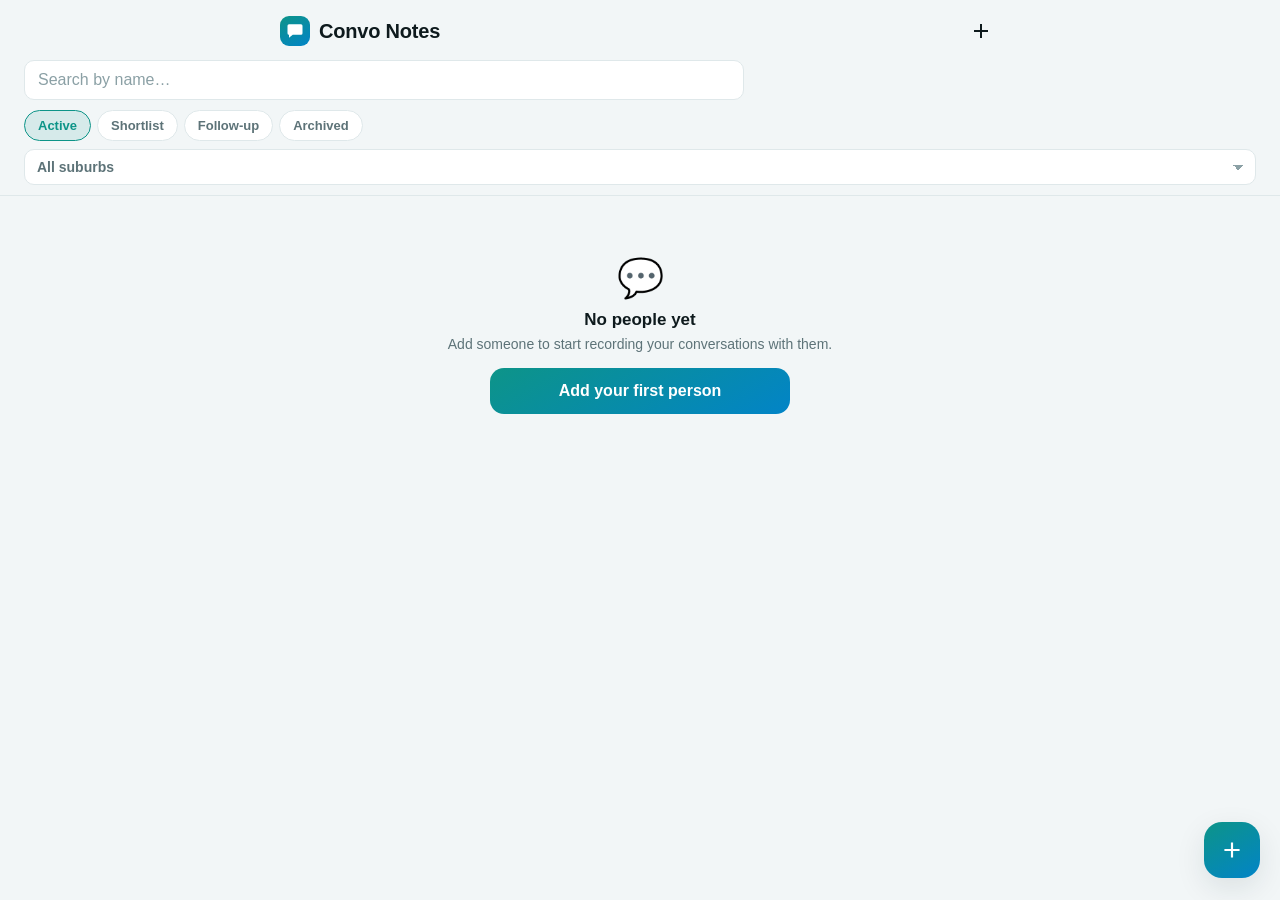
==== convo-notes/web/index.html @ a61b22cf "Add Convo Notes: conversation log app for iPhone and iPad A generic tool for recording notes on conv" ====
<!doctype html>
<html lang="en">
<head>
<meta charset="utf-8" />
<meta name="viewport" content="width=device-width, initial-scale=1, viewport-fit=cover, maximum-scale=1" />
<title>Convo Notes</title>
<meta name="description" content="Record and follow up on conversations — date stamped, location tagged, filterable by suburb." />

<link rel="manifest" href="manifest.json" />
<meta name="theme-color" content="#0d9488" />
<meta name="apple-mobile-web-app-capable" content="yes" />
<meta name="apple-mobile-web-app-status-bar-style" content="black-translucent" />
<meta name="apple-mobile-web-app-title" content="Convo Notes" />
<link rel="apple-touch-icon" href="icons/icon-180.png" />
<link rel="icon" href="icons/icon-192.png" />

<link rel="stylesheet" href="styles.css" />
</head>
<body>

<div id="app">

  <!-- ==================== PEOPLE LIST ==================== -->
  <section id="view-people" class="view">
    <header class="topbar">
      <div class="topbar-main">
        <h1 class="app-title">
          <span class="brand-badge" aria-hidden="true">
            <svg viewBox="0 0 24 24" width="18" height="18"><path fill="currentColor" d="M4 3h16a2 2 0 0 1 2 2v10a2 2 0 0 1-2 2H9l-5 4v-4H4a2 2 0 0 1-2-2V5a2 2 0 0 1 2-2Z"/></svg>
          </span>
          Convo Notes
        </h1>
        <button class="icon-btn" id="add-person-top-btn" aria-label="Add person">
          <svg viewBox="0 0 24 24" width="24" height="24"><path fill="currentColor" d="M11 5h2v6h6v2h-6v6h-2v-6H5v-2h6z"/></svg>
        </button>
      </div>

      <input type="search" id="search-input" class="search-input" placeholder="Search by name…" autocomplete="off" />

      <div class="chips" id="chip-row">
        <button class="chip is-active" data-scope="active">Active</button>
        <button class="chip" data-scope="shortlist">Shortlist <span class="chip-count" id="count-shortlist"></span></button>
        <button class="chip" data-scope="overdue">Follow-up <span class="chip-count" id="count-overdue"></span></button>
        <button class="chip" data-scope="archived">Archived</button>
      </div>
      <select id="suburb-filter" class="suburb-select" aria-label="Filter by suburb">
        <option value="all">All suburbs</option>
      </select>
    </header>

    <main class="content">
      <div id="people-empty" class="empty-state" hidden>
        <div class="empty-icon">💬</div>
        <h2 id="people-empty-title">No people yet</h2>
        <p id="people-empty-text">Add someone to start recording your conversations with them.</p>
        <button class="btn btn-primary" id="empty-add-person-btn">Add your first person</button>
      </div>
      <ul id="people-list" class="people-list"></ul>
    </main>

    <button id="add-person-fab" class="fab" aria-label="Add person">
      <svg viewBox="0 0 24 24" width="26" height="26"><path fill="currentColor" d="M11 5h2v6h6v2h-6v6h-2v-6H5v-2h6z"/></svg>
    </button>
  </section>

  <!-- ==================== PERSON DETAIL ==================== -->
  <section id="view-person" class="view" hidden>
    <header class="topbar">
      <div class="topbar-main">
        <button class="icon-btn" id="back-btn" aria-label="Back">
          <svg viewBox="0 0 24 24" width="24" height="24"><path fill="currentColor" d="M15.5 4.5 8 12l7.5 7.5 1.4-1.4L10.8 12l6.1-6.1z"/></svg>
        </button>
        <h1 class="app-title person-title" id="person-title">Person</h1>
        <button class="icon-btn" id="person-menu-btn" aria-label="Options">
          <svg viewBox="0 0 24 24" width="22" height="22"><circle cx="12" cy="5" r="2" fill="currentColor"/><circle cx="12" cy="12" r="2" fill="currentColor"/><circle cx="12" cy="19" r="2" fill="currentColor"/></svg>
        </button>
      </div>
    </header>

    <main class="content">
      <div class="person-card">
        <div class="person-card-top">
          <div class="avatar" id="person-avatar">?</div>
          <div class="person-card-info">
            <div class="person-card-name" id="person-card-name"></div>
            <div class="person-card-meta" id="person-card-meta"></div>
          </div>
          <button class="star-btn" id="shortlist-btn" aria-label="Toggle shortlist">
            <svg viewBox="0 0 24 24" width="24" height="24"><path fill="currentColor" d="m12 17.3-6.2 3.7 1.7-7L2 9.2l7.1-.6L12 2l2.9 6.6 7.1.6-5.5 4.8 1.7 7z"/></svg>
          </button>
        </div>
        <div id="person-banner" class="person-banner" hidden></div>
      </div>

      <div class="section-row">
        <h2 class="section-title">Conversations <span id="convo-count" class="muted"></span></h2>
        <button class="link-btn" id="add-convo-btn">Log conversation</button>
      </div>

      <div id="convos-empty" class="empty-state small" hidden>
        <div class="empty-icon">🗒️</div>
        <h2>No conversations logged</h2>
        <p>Record your first conversation with this person.</p>
        <button class="btn btn-primary" id="empty-add-convo-btn">Log conversation</button>
      </div>

      <ul id="convo-list" class="convo-list"></ul>
    </main>

    <button id="add-convo-fab" class="fab" aria-label="Log conversation">
      <svg viewBox="0 0 24 24" width="26" height="26"><path fill="currentColor" d="M11 5h2v6h6v2h-6v6h-2v-6H5v-2h6z"/></svg>
    </button>
  </section>

</div>

<!-- ==================== MODAL: Person ==================== -->
<div class="modal-backdrop" id="person-modal-backdrop" hidden>
  <div class="modal" role="dialog" aria-modal="true" aria-labelledby="person-modal-title">
    <h2 id="person-modal-title">Add person</h2>

    <label class="field-label" for="person-name-input">Name</label>
    <input type="text" id="person-name-input" class="text-input" placeholder="e.g. Sarah Nguyen" maxlength="80" autocomplete="off" />

    <span class="field-label">Who is this?</span>
    <div class="segmented" id="person-category-seg">
      <button type="button" data-value="man">Man</button>
      <button type="button" data-value="woman">Woman</button>
      <button type="button" data-value="child">Child</button>
    </div>

    <label class="field-label" for="person-suburb-input">Suburb</label>
    <input type="text" id="person-suburb-input" class="text-input" placeholder="e.g. Northcote" maxlength="60" autocomplete="off" list="suburb-suggestions" />
    <datalist id="suburb-suggestions"></datalist>

    <div class="modal-actions">
      <button class="btn btn-ghost" id="person-modal-cancel">Cancel</button>
      <button class="btn btn-primary" id="person-modal-save">Save</button>
    </div>
  </div>
</div>

<!-- ==================== MODAL: Conversation ==================== -->
<div class="modal-backdrop" id="convo-modal-backdrop" hidden>
  <div class="modal" role="dialog" aria-modal="true" aria-labelledby="convo-modal-title">
    <h2 id="convo-modal-title">Log conversation</h2>

    <span class="field-label">Type</span>
    <div class="segmented" id="convo-kind-seg">
      <button type="button" data-value="initial">Initial</button>
      <button type="button" data-value="followup">Follow-up</button>
    </div>

    <label class="field-label" for="convo-datetime-input">Date &amp; time</label>
    <input type="datetime-local" id="convo-datetime-input" class="text-input" />

    <label class="field-label" for="convo-location-input">Location</label>
    <input type="text" id="convo-location-input" class="text-input" placeholder="e.g. Front door, 12 Elm St" maxlength="120" autocomplete="off" list="location-suggestions" />
    <datalist id="location-suggestions"></datalist>

    <label class="field-label" for="convo-notes-input">Notes</label>
    <textarea id="convo-notes-input" class="textarea-input" rows="5" placeholder="What was discussed?"></textarea>

    <div class="modal-actions">
      <button class="btn btn-ghost" id="convo-modal-cancel">Cancel</button>
      <button class="btn btn-primary" id="convo-modal-save">Save</button>
    </div>
  </div>
</div>

<!-- ==================== SHEET: Person options ==================== -->
<div class="modal-backdrop" id="person-sheet-backdrop" hidden>
  <div class="sheet" role="dialog" aria-modal="true">
    <button class="sheet-action" id="sheet-edit">Edit details</button>
    <button class="sheet-action" id="sheet-shortlist">Add to shortlist</button>
    <button class="sheet-action" id="sheet-archive">Archive</button>
    <button class="sheet-action danger" id="sheet-delete">Delete person</button>
    <button class="sheet-action cancel" id="sheet-cancel">Cancel</button>
  </div>
</div>

<div class="toast" id="toast" hidden></div>

<script src="app.js"></script>
</body>
</html>
---- convo-notes/web/styles.css ----
/* ---------- Tokens ---------- */
:root {
  --bg: #0a1114;
  --bg-elevated: #101c21;
  --bg-card: #14242a;
  --border: #22383f;
  --text: #eef6f7;
  --text-secondary: #93a9af;
  --text-tertiary: #6a828a;
  --accent: #14b8a6;
  --accent-2: #0ea5e9;
  --accent-soft: rgba(20, 184, 166, .15);
  --danger: #f87171;
  --warn: #fbbf24;
  --star: #fbbf24;
  --shadow: 0 10px 30px rgba(0, 0, 0, .4);
  --radius-lg: 20px;
  --radius-md: 14px;
  --radius-sm: 10px;
  --safe-top: env(safe-area-inset-top, 0px);
  --safe-bottom: env(safe-area-inset-bottom, 0px);
}

@media (prefers-color-scheme: light) {
  :root {
    --bg: #f2f6f7;
    --bg-elevated: #ffffff;
    --bg-card: #ffffff;
    --border: #dfe8ea;
    --text: #0e1a1d;
    --text-secondary: #5d7378;
    --text-tertiary: #8ba0a5;
    --accent: #0d9488;
    --accent-2: #0284c7;
    --accent-soft: rgba(13, 148, 136, .12);
    --shadow: 0 10px 30px rgba(15, 40, 45, .10);
  }
}

* { box-sizing: border-box; }
html, body {
  margin: 0; padding: 0; height: 100%;
  background: var(--bg);
  color: var(--text);
  font-family: -apple-system, BlinkMacSystemFont, "SF Pro Text", "Segoe UI", Roboto, Helvetica, Arial, sans-serif;
  -webkit-tap-highlight-color: transparent;
  overscroll-behavior-y: none;
}
body { position: fixed; inset: 0; overflow: hidden; }
h1, h2, p { margin: 0; }
button, input, select, textarea { font-family: inherit; }

#app { height: 100%; }

.view[hidden] { display: none; }
.view {
  height: 100%;
  display: flex;
  flex-direction: column;
  animation: view-in .2s ease;
}
@keyframes view-in {
  from { opacity: 0; transform: translateY(6px); }
  to { opacity: 1; transform: translateY(0); }
}

/* ---------- Topbar ---------- */
.topbar {
  padding: calc(var(--safe-top) + 12px) 16px 10px;
  background: var(--bg);
  border-bottom: 1px solid var(--border);
  flex-shrink: 0;
}
.topbar-main { display: flex; align-items: center; gap: 8px; }
.app-title {
  font-size: 20px; font-weight: 700; letter-spacing: -0.01em;
  display: flex; align-items: center; gap: 9px; flex: 1; min-width: 0;
}
.person-title { white-space: nowrap; overflow: hidden; text-overflow: ellipsis; text-align: center; }
.brand-badge {
  width: 30px; height: 30px; border-radius: 9px;
  background: linear-gradient(150deg, var(--accent), var(--accent-2));
  color: #fff; display: flex; align-items: center; justify-content: center; flex-shrink: 0;
}
.icon-btn {
  width: 38px; height: 38px; border-radius: 10px; border: none;
  background: transparent; color: var(--text);
  display: flex; align-items: center; justify-content: center; flex-shrink: 0;
}
.icon-btn:active { background: var(--bg-elevated); }

.search-input {
  width: 100%; margin-top: 10px;
  background: var(--bg-card);
  border: 1px solid var(--border);
  border-radius: var(--radius-sm);
  padding: 10px 13px; font-size: 16px; color: var(--text);
  -webkit-appearance: none;
}
.search-input::placeholder { color: var(--text-tertiary); }

.chips { display: flex; gap: 6px; overflow-x: auto; margin-top: 10px; scrollbar-width: none; }
.chips::-webkit-scrollbar { display: none; }
.chip {
  flex-shrink: 0;
  border: 1px solid var(--border);
  background: var(--bg-card);
  color: var(--text-secondary);
  border-radius: 999px;
  padding: 7px 13px;
  font-size: 13px; font-weight: 600;
  white-space: nowrap;
  display: flex; align-items: center; gap: 5px;
}
.chip.is-active {
  background: var(--accent-soft);
  border-color: var(--accent);
  color: var(--accent);
}
.chip-count:empty { display: none; }
.chip-count {
  background: var(--accent);
  color: #fff;
  border-radius: 999px;
  padding: 1px 6px;
  font-size: 11px;
  font-variant-numeric: tabular-nums;
}
.suburb-select {
  width: 100%;
  margin-top: 8px;
  background: var(--bg-card);
  border: 1px solid var(--border);
  color: var(--text-secondary);
  border-radius: var(--radius-sm);
  padding: 9px 12px;
  font-size: 14px; font-weight: 600;
  -webkit-appearance: none;
  appearance: none;
  background-image: linear-gradient(45deg, transparent 50%, var(--text-tertiary) 50%),
                    linear-gradient(135deg, var(--text-tertiary) 50%, transparent 50%);
  background-position: calc(100% - 17px) 50%, calc(100% - 12px) 50%;
  background-size: 5px 5px, 5px 5px;
  background-repeat: no-repeat;
}

/* ---------- Content ---------- */
.content {
  flex: 1; overflow-y: auto; -webkit-overflow-scrolling: touch;
  padding: 14px 16px calc(96px + var(--safe-bottom));
}
.content > * { max-width: 720px; margin-left: auto; margin-right: auto; }

/* ---------- Empty states ---------- */
.empty-state { text-align: center; padding: 46px 22px; color: var(--text-secondary); }
.empty-state.small { padding: 30px 22px; }
.empty-icon { font-size: 38px; margin-bottom: 10px; }
.empty-state h2 { font-size: 17px; color: var(--text); margin-bottom: 6px; }
.empty-state p { font-size: 14px; margin-bottom: 16px; }

/* ---------- People list ---------- */
.people-list, .convo-list { list-style: none; margin: 0; padding: 0; display: flex; flex-direction: column; gap: 10px; }

.person-row {
  background: var(--bg-card);
  border: 1px solid var(--border);
  border-radius: var(--radius-lg);
  padding: 14px;
  display: flex; align-items: center; gap: 12px;
}
.person-row:active { transform: scale(.99); }
.person-row.is-archived { opacity: .62; }

.avatar {
  width: 44px; height: 44px; border-radius: 13px;
  background: linear-gradient(150deg, var(--accent), var(--accent-2));
  color: #fff; font-weight: 700; font-size: 15px;
  display: flex; align-items: center; justify-content: center; flex-shrink: 0;
}
.avatar.cat-child { background: linear-gradient(150deg, #f59e0b, #f97316); }
.avatar.cat-woman { background: linear-gradient(150deg, #8b5cf6, #d946ef); }
.avatar.cat-man { background: linear-gradient(150deg, var(--accent), var(--accent-2)); }

.person-info { flex: 1; min-width: 0; }
.person-name-line { display: flex; align-items: center; gap: 6px; }
.person-name { font-size: 16px; font-weight: 600; white-space: nowrap; overflow: hidden; text-overflow: ellipsis; }
.person-sub { font-size: 13px; color: var(--text-secondary); margin-top: 2px; white-space: nowrap; overflow: hidden; text-overflow: ellipsis; }
.star-inline { color: var(--star); flex-shrink: 0; display: flex; }

.tag {
  font-size: 11px; font-weight: 700; letter-spacing: .03em; text-transform: uppercase;
  padding: 2px 7px; border-radius: 6px; flex-shrink: 0;
}
.tag-overdue { background: rgba(251, 191, 36, .18); color: var(--warn); }
.tag-archived { background: var(--bg-elevated); color: var(--text-tertiary); }

/* ---------- FAB ---------- */
.fab {
  position: absolute; right: 20px; bottom: calc(22px + var(--safe-bottom));
  width: 56px; height: 56px; border-radius: 18px; border: none;
  background: linear-gradient(150deg, var(--accent), var(--accent-2));
  color: #fff; box-shadow: var(--shadow);
  display: flex; align-items: center; justify-content: center;
}
.fab:active { transform: scale(.94); }

/* ---------- Person detail ---------- */
.person-card {
  background: var(--bg-card);
  border: 1px solid var(--border);
  border-radius: var(--radius-lg);
  padding: 16px;
  margin-bottom: 18px;
}
.person-card-top { display: flex; align-items: center; gap: 13px; }
.person-card-info { flex: 1; min-width: 0; }
.person-card-name { font-size: 19px; font-weight: 700; }
.person-card-meta { font-size: 13.5px; color: var(--text-secondary); margin-top: 3px; }
.star-btn {
  border: none; background: transparent; padding: 6px;
  color: var(--text-tertiary); flex-shrink: 0;
}
.star-btn.is-on { color: var(--star); }

.person-banner {
  margin-top: 14px; padding: 10px 12px;
  border-radius: var(--radius-sm);
  font-size: 13px; font-weight: 600;
  display: flex; align-items: center; gap: 8px;
}
.person-banner[hidden] { display: none; }
.person-banner.warn { background: rgba(251, 191, 36, .14); color: var(--warn); }
.person-banner.muted-banner { background: var(--bg-elevated); color: var(--text-secondary); }

/* ---------- Sections ---------- */
.section-row { display: flex; align-items: center; justify-content: space-between; margin-bottom: 10px; }
.section-title {
  font-size: 13px; font-weight: 700; color: var(--text-secondary);
  text-transform: uppercase; letter-spacing: .05em;
}
.muted { color: var(--text-tertiary); font-weight: 600; }
.link-btn { background: none; border: none; color: var(--accent); font-size: 14px; font-weight: 600; padding: 4px; }

/* ---------- Conversation list ---------- */
.convo-item {
  background: var(--bg-card);
  border: 1px solid var(--border);
  border-radius: var(--radius-md);
  padding: 13px 14px;
}
.convo-head { display: flex; align-items: center; gap: 8px; margin-bottom: 6px; }
.kind-pill {
  font-size: 11px; font-weight: 700; text-transform: uppercase; letter-spacing: .04em;
  padding: 3px 8px; border-radius: 999px; flex-shrink: 0;
}
.kind-initial { background: var(--accent-soft); color: var(--accent); }
.kind-followup { background: rgba(14, 165, 233, .16); color: var(--accent-2); }
.convo-date {
  font-size: 13px; color: var(--text-secondary); font-weight: 600;
  flex: 1; min-width: 0;
  white-space: nowrap; overflow: hidden; text-overflow: ellipsis;
}
.convo-actions { flex-shrink: 0; display: flex; gap: 2px; }
.mini-btn {
  width: 30px; height: 30px; border-radius: 8px; border: none;
  background: var(--bg-elevated); color: var(--text-secondary);
  display: flex; align-items: center; justify-content: center;
}
.mini-btn.danger { color: var(--danger); }
.convo-location {
  font-size: 13px; color: var(--text-secondary);
  display: flex; align-items: center; gap: 5px; margin-bottom: 6px;
}
.convo-notes { font-size: 14.5px; line-height: 1.45; white-space: pre-wrap; word-break: break-word; }
.convo-notes:empty { display: none; }

/* ---------- Buttons ---------- */
.btn {
  border: none; border-radius: var(--radius-md);
  font-size: 16px; font-weight: 700; padding: 14px 20px;
  display: flex; align-items: center; justify-content: center; gap: 8px; width: 100%;
}
.btn:active { transform: scale(.98); }
.btn-primary {
  background: linear-gradient(150deg, var(--accent), var(--accent-2));
  color: #fff;
}
.btn-ghost { background: transparent; color: var(--text-secondary); font-weight: 600; font-size: 15px; }
.empty-state .btn { max-width: 300px; margin: 0 auto; }

/* ---------- Modals ---------- */
.modal-backdrop[hidden] { display: none; }
.modal-backdrop {
  position: fixed; inset: 0; background: rgba(0, 0, 0, .55);
  display: flex; align-items: flex-end; justify-content: center; z-index: 50;
  animation: fade-in .16s ease;
}
@keyframes fade-in { from { opacity: 0; } to { opacity: 1; } }

.modal {
  width: 100%; max-width: 520px;
  background: var(--bg-elevated);
  border-radius: 22px 22px 0 0;
  padding: 20px 18px calc(20px + var(--safe-bottom));
  animation: sheet-up .22s cubic-bezier(.2, .9, .3, 1);
  max-height: 92vh; overflow-y: auto;
}
@keyframes sheet-up { from { transform: translateY(100%); } to { transform: translateY(0); } }
.modal h2 { font-size: 18px; margin-bottom: 16px; }

.field-label {
  display: block; font-size: 12.5px; font-weight: 700;
  color: var(--text-secondary); text-transform: uppercase; letter-spacing: .04em;
  margin: 14px 0 6px;
}
.field-label:first-of-type { margin-top: 0; }

.text-input, .textarea-input {
  width: 100%;
  background: var(--bg-card);
  border: 1px solid var(--border);
  border-radius: var(--radius-sm);
  padding: 12px 13px; font-size: 16px; color: var(--text);
  -webkit-appearance: none;
}
.textarea-input { resize: vertical; line-height: 1.5; }

.segmented {
  display: flex; gap: 6px;
  background: var(--bg-card);
  border: 1px solid var(--border);
  border-radius: var(--radius-sm);
  padding: 4px;
}
.segmented button {
  flex: 1; border: none; background: transparent;
  color: var(--text-secondary); font-size: 14.5px; font-weight: 600;
  padding: 9px 4px; border-radius: 7px;
}
.segmented button.is-on {
  background: linear-gradient(150deg, var(--accent), var(--accent-2));
  color: #fff;
}

.modal-actions { display: flex; gap: 10px; margin-top: 20px; }
.modal-actions .btn { padding: 13px; font-size: 15px; }

.sheet {
  width: 100%; max-width: 520px;
  background: var(--bg-elevated);
  border-radius: 22px 22px 0 0;
  padding: 8px 12px calc(8px + var(--safe-bottom));
  animation: sheet-up .22s cubic-bezier(.2, .9, .3, 1);
  display: flex; flex-direction: column;
}
.sheet-action {
  background: none; border: none; text-align: left;
  padding: 15px 10px; font-size: 16px; color: var(--text);
  border-bottom: 1px solid var(--border);
}
.sheet-action:last-of-type { border-bottom: none; }
.sheet-action.danger { color: var(--danger); }
.sheet-action.cancel { text-align: center; font-weight: 700; color: var(--accent); margin-top: 6px; }
.sheet-action:active { opacity: .6; }

/* ---------- Toast ---------- */
.toast[hidden] { display: none; }
.toast {
  position: fixed; left: 50%; bottom: calc(24px + var(--safe-bottom));
  transform: translateX(-50%);
  background: var(--bg-elevated); color: var(--text);
  border: 1px solid var(--border);
  padding: 11px 18px; border-radius: 999px;
  font-size: 13.5px; font-weight: 600;
  box-shadow: var(--shadow); z-index: 100;
  animation: toast-in .18s ease;
  max-width: 88vw; text-align: center;
}
@keyframes toast-in {
  from { opacity: 0; transform: translate(-50%, 8px); }
  to { opacity: 1; transform: translate(-50%, 0); }
}

/* ---------- Wider screens (iPad) ---------- */
@media (min-width: 700px) {
  .topbar { padding-left: 24px; padding-right: 24px; }
  .topbar-main, .search-input, .filter-row { max-width: 720px; margin-left: auto; margin-right: auto; }
  .search-input, .filter-row { width: 100%; }
  .content { padding-left: 24px; padding-right: 24px; }
  .modal, .sheet { border-radius: 22px; margin-bottom: 5vh; }
  .modal-backdrop { align-items: center; }
}
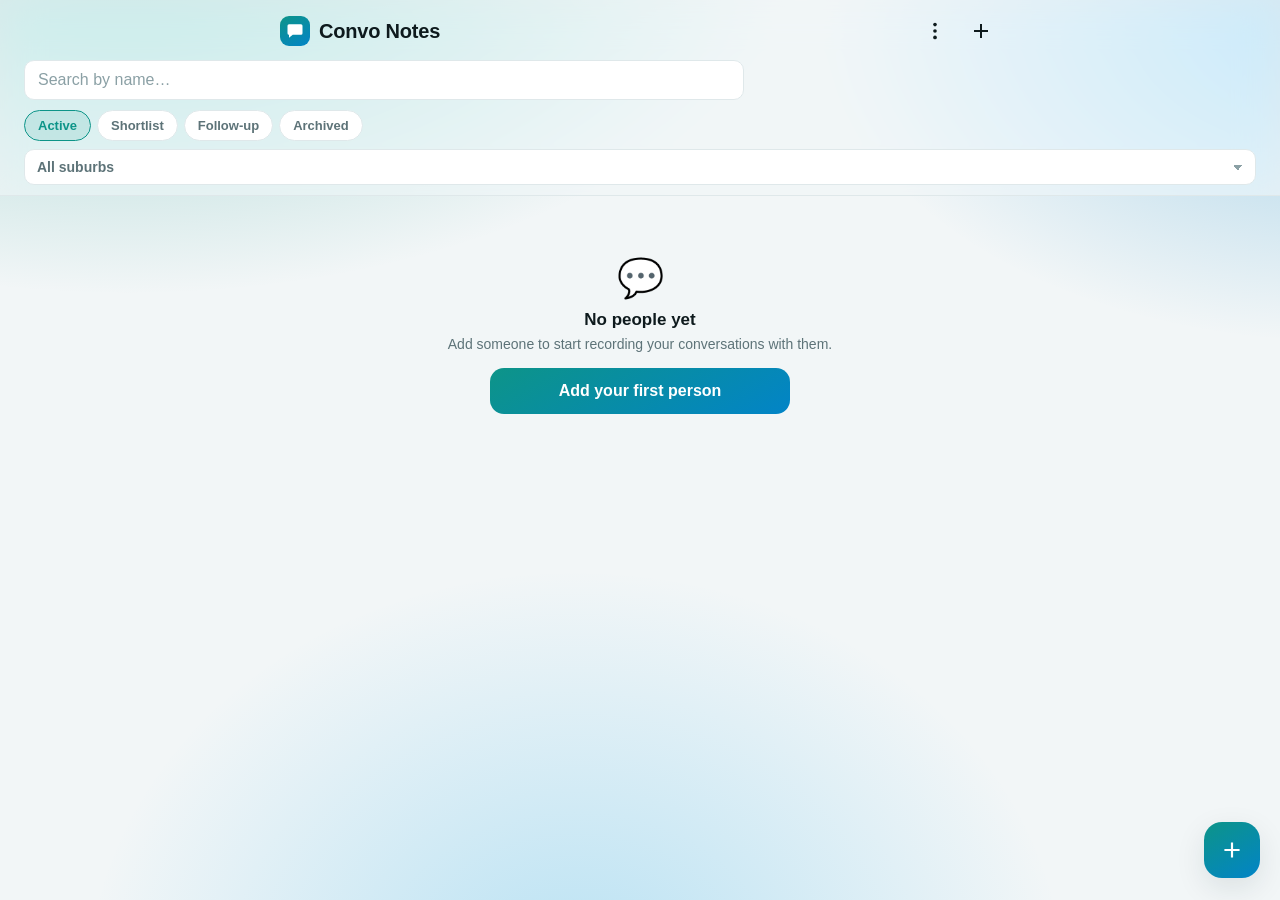
==== commit c687494b: "Add export/import backups to Convo Notes web app Notes lived only in the browser's local storage wit" ====
--- a/convo-notes/web/index.html
+++ b/convo-notes/web/index.html
@@ -30,6 +30,9 @@
           </span>
           Convo Notes
         </h1>
+        <button class="icon-btn" id="app-menu-btn" aria-label="Backup options">
+          <svg viewBox="0 0 24 24" width="22" height="22"><circle cx="12" cy="5" r="2" fill="currentColor"/><circle cx="12" cy="12" r="2" fill="currentColor"/><circle cx="12" cy="19" r="2" fill="currentColor"/></svg>
+        </button>
         <button class="icon-btn" id="add-person-top-btn" aria-label="Add person">
           <svg viewBox="0 0 24 24" width="24" height="24"><path fill="currentColor" d="M11 5h2v6h6v2h-6v6h-2v-6H5v-2h6z"/></svg>
         </button>
@@ -179,6 +182,34 @@
   </div>
 </div>
 
+<!-- ==================== SHEET: Backup options ==================== -->
+<div class="modal-backdrop" id="app-sheet-backdrop" hidden>
+  <div class="sheet" role="dialog" aria-modal="true">
+    <button class="sheet-action" id="sheet-export">Export backup…</button>
+    <button class="sheet-action" id="sheet-import">Import backup…</button>
+    <button class="sheet-action cancel" id="app-sheet-cancel">Cancel</button>
+  </div>
+</div>
+
+<!-- ==================== MODAL: Import backup ==================== -->
+<div class="modal-backdrop" id="import-modal-backdrop" hidden>
+  <div class="modal" role="dialog" aria-modal="true" aria-labelledby="import-modal-title">
+    <h2 id="import-modal-title">Import backup</h2>
+    <p class="import-summary" id="import-summary"></p>
+    <p class="modal-hint">
+      <strong>Merge</strong> keeps everything you already have and adds anything missing.
+      <strong>Replace</strong> deletes your current data first.
+    </p>
+    <div class="stack-actions">
+      <button class="btn btn-primary" id="import-merge-btn">Merge with my data</button>
+      <button class="btn btn-danger-outline" id="import-replace-btn">Replace everything</button>
+      <button class="btn btn-ghost" id="import-cancel-btn">Cancel</button>
+    </div>
+  </div>
+</div>
+
+<input type="file" id="import-file-input" accept="application/json,.json" hidden />
+
 <div class="toast" id="toast" hidden></div>
 
 <script src="app.js"></script>
--- a/convo-notes/web/styles.css
+++ b/convo-notes/web/styles.css
@@ -14,6 +14,12 @@
   --warn: #fbbf24;
   --star: #fbbf24;
   --shadow: 0 10px 30px rgba(0, 0, 0, .4);
+  /* Tinted washes painted behind everything, plus a translucent topbar
+     so the colour carries up through the header. */
+  --wash-1: rgba(20, 184, 166, .40);
+  --wash-2: rgba(14, 165, 233, .34);
+  --wash-3: rgba(13, 148, 136, .26);
+  --topbar-bg: rgba(10, 17, 20, .62);
   --radius-lg: 20px;
   --radius-md: 14px;
   --radius-sm: 10px;
@@ -34,6 +40,10 @@
     --accent-2: #0284c7;
     --accent-soft: rgba(13, 148, 136, .12);
     --shadow: 0 10px 30px rgba(15, 40, 45, .10);
+    --wash-1: rgba(13, 148, 136, .42);
+    --wash-2: rgba(2, 132, 199, .34);
+    --wash-3: rgba(14, 165, 233, .26);
+    --topbar-bg: rgba(242, 246, 247, .62);
   }
 }
 
@@ -46,7 +56,17 @@
   -webkit-tap-highlight-color: transparent;
   overscroll-behavior-y: none;
 }
-body { position: fixed; inset: 0; overflow: hidden; }
+body {
+  position: fixed;
+  inset: 0;
+  overflow: hidden;
+  /* Fixed body, so these washes stay put while .content scrolls over them. */
+  background-color: var(--bg);
+  background-image:
+    radial-gradient(1100px 620px at 10% -10%, var(--wash-1), transparent 62%),
+    radial-gradient(900px 560px at 105% 2%, var(--wash-2), transparent 58%),
+    radial-gradient(820px 700px at 45% 110%, var(--wash-3), transparent 60%);
+}
 h1, h2, p { margin: 0; }
 button, input, select, textarea { font-family: inherit; }
 
@@ -67,7 +87,9 @@
 /* ---------- Topbar ---------- */
 .topbar {
   padding: calc(var(--safe-top) + 12px) 16px 10px;
-  background: var(--bg);
+  background: var(--topbar-bg);
+  -webkit-backdrop-filter: saturate(180%) blur(20px);
+  backdrop-filter: saturate(180%) blur(20px);
   border-bottom: 1px solid var(--border);
   flex-shrink: 0;
 }
@@ -345,6 +367,24 @@
 .modal-actions { display: flex; gap: 10px; margin-top: 20px; }
 .modal-actions .btn { padding: 13px; font-size: 15px; }
 
+/* Import dialog: labels are too long to sit side by side. */
+.stack-actions { display: flex; flex-direction: column; gap: 9px; margin-top: 18px; }
+.stack-actions .btn { padding: 13px; font-size: 15px; }
+.btn-danger-outline {
+  background: transparent;
+  border: 1px solid var(--danger);
+  color: var(--danger);
+}
+.import-summary {
+  font-size: 14.5px;
+  line-height: 1.5;
+  background: var(--bg-card);
+  border: 1px solid var(--border);
+  border-radius: var(--radius-sm);
+  padding: 12px 13px;
+  margin-bottom: 12px;
+}
+
 .sheet {
   width: 100%; max-width: 520px;
   background: var(--bg-elevated);
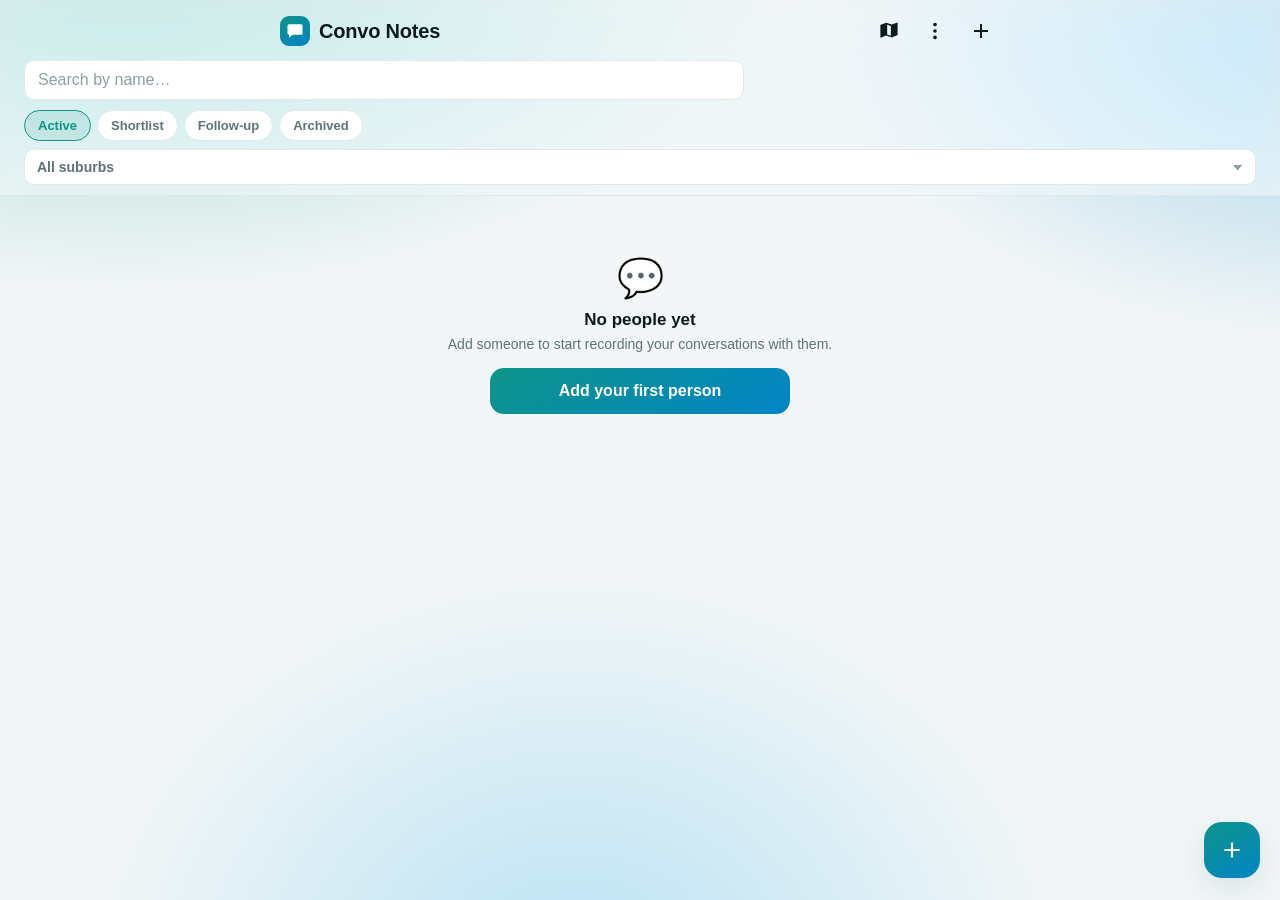
==== commit cd1857b0: "Plot person addresses on a map in the Convo Notes web app A person can now carry a street address. P" ====
--- a/convo-notes/web/index.html
+++ b/convo-notes/web/index.html
@@ -14,6 +14,7 @@
 <link rel="apple-touch-icon" href="icons/icon-180.png" />
 <link rel="icon" href="icons/icon-192.png" />
 
+<link rel="stylesheet" href="vendor/leaflet/leaflet.css" />
 <link rel="stylesheet" href="styles.css" />
 </head>
 <body>
@@ -30,6 +31,9 @@
           </span>
           Convo Notes
         </h1>
+        <button class="icon-btn" id="open-map-btn" aria-label="View map">
+          <svg viewBox="0 0 24 24" width="22" height="22"><path fill="currentColor" d="M15 19 9 17 3.6 19.1a.7.7 0 0 1-1-.65V5.9a.7.7 0 0 1 .45-.65L9 3l6 2 5.4-2.1a.7.7 0 0 1 1 .65v12.55a.7.7 0 0 1-.45.65L15 19Zm-1-1.8V6.6l-4-1.35v10.6l4 1.35Z"/></svg>
+        </button>
         <button class="icon-btn" id="app-menu-btn" aria-label="Backup options">
           <svg viewBox="0 0 24 24" width="22" height="22"><circle cx="12" cy="5" r="2" fill="currentColor"/><circle cx="12" cy="12" r="2" fill="currentColor"/><circle cx="12" cy="19" r="2" fill="currentColor"/></svg>
         </button>
@@ -93,6 +97,14 @@
           </button>
         </div>
         <div id="person-banner" class="person-banner" hidden></div>
+        <div id="person-address-row" class="person-address-row" hidden>
+          <span class="addr-pin" aria-hidden="true">📍</span>
+          <span class="addr-text" id="person-address-text"></span>
+          <span class="addr-actions">
+            <button class="link-btn" id="person-map-link">Map</button>
+            <a class="link-btn" id="person-directions-link" target="_blank" rel="noopener">Directions</a>
+          </span>
+        </div>
       </div>
 
       <div class="section-row">
@@ -115,6 +127,31 @@
     </button>
   </section>
 
+  <!-- ==================== MAP ==================== -->
+  <section id="view-map" class="view" hidden>
+    <header class="topbar">
+      <div class="topbar-main">
+        <button class="icon-btn" id="map-back-btn" aria-label="Back">
+          <svg viewBox="0 0 24 24" width="24" height="24"><path fill="currentColor" d="M15.5 4.5 8 12l7.5 7.5 1.4-1.4L10.8 12l6.1-6.1z"/></svg>
+        </button>
+        <h1 class="app-title person-title">Map</h1>
+        <button class="icon-btn" id="map-fit-btn" aria-label="Fit all pins">
+          <svg viewBox="0 0 24 24" width="22" height="22"><path fill="currentColor" d="M4 9V4h5v2H6v3H4Zm11-5h5v5h-2V6h-3V4ZM4 15h2v3h3v2H4v-5Zm14 0h2v5h-5v-2h3v-3Z"/></svg>
+        </button>
+      </div>
+      <div class="map-summary" id="map-summary"></div>
+    </header>
+
+    <div class="map-wrap">
+      <div id="map"></div>
+      <div id="map-empty" class="empty-state map-empty" hidden>
+        <div class="empty-icon">🗺️</div>
+        <h2>Nothing to plot yet</h2>
+        <p>Add an address to someone and it'll show up here.</p>
+      </div>
+    </div>
+  </section>
+
 </div>
 
 <!-- ==================== MODAL: Person ==================== -->
@@ -135,6 +172,18 @@
     <label class="field-label" for="person-suburb-input">Suburb</label>
     <input type="text" id="person-suburb-input" class="text-input" placeholder="e.g. Northcote" maxlength="60" autocomplete="off" list="suburb-suggestions" />
     <datalist id="suburb-suggestions"></datalist>
+
+    <label class="field-label" for="person-address-input">Address <span class="field-optional">optional</span></label>
+    <input type="text" id="person-address-input" class="text-input" placeholder="e.g. 12 Elm St" maxlength="160" autocomplete="off" />
+    <div class="addr-lookup-row">
+      <button type="button" class="btn btn-secondary" id="person-geocode-btn">Find on map</button>
+      <button type="button" class="btn btn-ghost addr-clear-btn" id="person-clear-pin-btn" hidden>Clear pin</button>
+    </div>
+    <p class="lookup-status" id="lookup-status" hidden></p>
+    <div class="pin-preview" id="pin-preview" hidden>
+      <div id="pin-map"></div>
+      <p class="pin-hint">Drag the pin if it's not quite right.</p>
+    </div>
 
     <div class="modal-actions">
       <button class="btn btn-ghost" id="person-modal-cancel">Cancel</button>
@@ -212,6 +261,7 @@
 
 <div class="toast" id="toast" hidden></div>
 
+<script src="vendor/leaflet/leaflet.js"></script>
 <script src="app.js"></script>
 </body>
 </html>
--- a/convo-notes/web/vendor/leaflet/leaflet.css
+++ b/convo-notes/web/vendor/leaflet/leaflet.css
@@ -0,0 +1,661 @@
+/* required styles */
+
+.leaflet-pane,
+.leaflet-tile,
+.leaflet-marker-icon,
+.leaflet-marker-shadow,
+.leaflet-tile-container,
+.leaflet-pane > svg,
+.leaflet-pane > canvas,
+.leaflet-zoom-box,
+.leaflet-image-layer,
+.leaflet-layer {
+	position: absolute;
+	left: 0;
+	top: 0;
+	}
+.leaflet-container {
+	overflow: hidden;
+	}
+.leaflet-tile,
+.leaflet-marker-icon,
+.leaflet-marker-shadow {
+	-webkit-user-select: none;
+	   -moz-user-select: none;
+	        user-select: none;
+	  -webkit-user-drag: none;
+	}
+/* Prevents IE11 from highlighting tiles in blue */
+.leaflet-tile::selection {
+	background: transparent;
+}
+/* Safari renders non-retina tile on retina better with this, but Chrome is worse */
+.leaflet-safari .leaflet-tile {
+	image-rendering: -webkit-optimize-contrast;
+	}
+/* hack that prevents hw layers "stretching" when loading new tiles */
+.leaflet-safari .leaflet-tile-container {
+	width: 1600px;
+	height: 1600px;
+	-webkit-transform-origin: 0 0;
+	}
+.leaflet-marker-icon,
+.leaflet-marker-shadow {
+	display: block;
+	}
+/* .leaflet-container svg: reset svg max-width decleration shipped in Joomla! (joomla.org) 3.x */
+/* .leaflet-container img: map is broken in FF if you have max-width: 100% on tiles */
+.leaflet-container .leaflet-overlay-pane svg {
+	max-width: none !important;
+	max-height: none !important;
+	}
+.leaflet-container .leaflet-marker-pane img,
+.leaflet-container .leaflet-shadow-pane img,
+.leaflet-container .leaflet-tile-pane img,
+.leaflet-container img.leaflet-image-layer,
+.leaflet-container .leaflet-tile {
+	max-width: none !important;
+	max-height: none !important;
+	width: auto;
+	padding: 0;
+	}
+
+.leaflet-container img.leaflet-tile {
+	/* See: https://bugs.chromium.org/p/chromium/issues/detail?id=600120 */
+	mix-blend-mode: plus-lighter;
+}
+
+.leaflet-container.leaflet-touch-zoom {
+	-ms-touch-action: pan-x pan-y;
+	touch-action: pan-x pan-y;
+	}
+.leaflet-container.leaflet-touch-drag {
+	-ms-touch-action: pinch-zoom;
+	/* Fallback for FF which doesn't support pinch-zoom */
+	touch-action: none;
+	touch-action: pinch-zoom;
+}
+.leaflet-container.leaflet-touch-drag.leaflet-touch-zoom {
+	-ms-touch-action: none;
+	touch-action: none;
+}
+.leaflet-container {
+	-webkit-tap-highlight-color: transparent;
+}
+.leaflet-container a {
+	-webkit-tap-highlight-color: rgba(51, 181, 229, 0.4);
+}
+.leaflet-tile {
+	filter: inherit;
+	visibility: hidden;
+	}
+.leaflet-tile-loaded {
+	visibility: inherit;
+	}
+.leaflet-zoom-box {
+	width: 0;
+	height: 0;
+	-moz-box-sizing: border-box;
+	     box-sizing: border-box;
+	z-index: 800;
+	}
+/* workaround for https://bugzilla.mozilla.org/show_bug.cgi?id=888319 */
+.leaflet-overlay-pane svg {
+	-moz-user-select: none;
+	}
+
+.leaflet-pane         { z-index: 400; }
+
+.leaflet-tile-pane    { z-index: 200; }
+.leaflet-overlay-pane { z-index: 400; }
+.leaflet-shadow-pane  { z-index: 500; }
+.leaflet-marker-pane  { z-index: 600; }
+.leaflet-tooltip-pane   { z-index: 650; }
+.leaflet-popup-pane   { z-index: 700; }
+
+.leaflet-map-pane canvas { z-index: 100; }
+.leaflet-map-pane svg    { z-index: 200; }
+
+.leaflet-vml-shape {
+	width: 1px;
+	height: 1px;
+	}
+.lvml {
+	behavior: url(#default#VML);
+	display: inline-block;
+	position: absolute;
+	}
+
+
+/* control positioning */
+
+.leaflet-control {
+	position: relative;
+	z-index: 800;
+	pointer-events: visiblePainted; /* IE 9-10 doesn't have auto */
+	pointer-events: auto;
+	}
+.leaflet-top,
+.leaflet-bottom {
+	position: absolute;
+	z-index: 1000;
+	pointer-events: none;
+	}
+.leaflet-top {
+	top: 0;
+	}
+.leaflet-right {
+	right: 0;
+	}
+.leaflet-bottom {
+	bottom: 0;
+	}
+.leaflet-left {
+	left: 0;
+	}
+.leaflet-control {
+	float: left;
+	clear: both;
+	}
+.leaflet-right .leaflet-control {
+	float: right;
+	}
+.leaflet-top .leaflet-control {
+	margin-top: 10px;
+	}
+.leaflet-bottom .leaflet-control {
+	margin-bottom: 10px;
+	}
+.leaflet-left .leaflet-control {
+	margin-left: 10px;
+	}
+.leaflet-right .leaflet-control {
+	margin-right: 10px;
+	}
+
+
+/* zoom and fade animations */
+
+.leaflet-fade-anim .leaflet-popup {
+	opacity: 0;
+	-webkit-transition: opacity 0.2s linear;
+	   -moz-transition: opacity 0.2s linear;
+	        transition: opacity 0.2s linear;
+	}
+.leaflet-fade-anim .leaflet-map-pane .leaflet-popup {
+	opacity: 1;
+	}
+.leaflet-zoom-animated {
+	-webkit-transform-origin: 0 0;
+	    -ms-transform-origin: 0 0;
+	        transform-origin: 0 0;
+	}
+svg.leaflet-zoom-animated {
+	will-change: transform;
+}
+
+.leaflet-zoom-anim .leaflet-zoom-animated {
+	-webkit-transition: -webkit-transform 0.25s cubic-bezier(0,0,0.25,1);
+	   -moz-transition:    -moz-transform 0.25s cubic-bezier(0,0,0.25,1);
+	        transition:         transform 0.25s cubic-bezier(0,0,0.25,1);
+	}
+.leaflet-zoom-anim .leaflet-tile,
+.leaflet-pan-anim .leaflet-tile {
+	-webkit-transition: none;
+	   -moz-transition: none;
+	        transition: none;
+	}
+
+.leaflet-zoom-anim .leaflet-zoom-hide {
+	visibility: hidden;
+	}
+
+
+/* cursors */
+
+.leaflet-interactive {
+	cursor: pointer;
+	}
+.leaflet-grab {
+	cursor: -webkit-grab;
+	cursor:    -moz-grab;
+	cursor:         grab;
+	}
+.leaflet-crosshair,
+.leaflet-crosshair .leaflet-interactive {
+	cursor: crosshair;
+	}
+.leaflet-popup-pane,
+.leaflet-control {
+	cursor: auto;
+	}
+.leaflet-dragging .leaflet-grab,
+.leaflet-dragging .leaflet-grab .leaflet-interactive,
+.leaflet-dragging .leaflet-marker-draggable {
+	cursor: move;
+	cursor: -webkit-grabbing;
+	cursor:    -moz-grabbing;
+	cursor:         grabbing;
+	}
+
+/* marker & overlays interactivity */
+.leaflet-marker-icon,
+.leaflet-marker-shadow,
+.leaflet-image-layer,
+.leaflet-pane > svg path,
+.leaflet-tile-container {
+	pointer-events: none;
+	}
+
+.leaflet-marker-icon.leaflet-interactive,
+.leaflet-image-layer.leaflet-interactive,
+.leaflet-pane > svg path.leaflet-interactive,
+svg.leaflet-image-layer.leaflet-interactive path {
+	pointer-events: visiblePainted; /* IE 9-10 doesn't have auto */
+	pointer-events: auto;
+	}
+
+/* visual tweaks */
+
+.leaflet-container {
+	background: #ddd;
+	outline-offset: 1px;
+	}
+.leaflet-container a {
+	color: #0078A8;
+	}
+.leaflet-zoom-box {
+	border: 2px dotted #38f;
+	background: rgba(255,255,255,0.5);
+	}
+
+
+/* general typography */
+.leaflet-container {
+	font-family: "Helvetica Neue", Arial, Helvetica, sans-serif;
+	font-size: 12px;
+	font-size: 0.75rem;
+	line-height: 1.5;
+	}
+
+
+/* general toolbar styles */
+
+.leaflet-bar {
+	box-shadow: 0 1px 5px rgba(0,0,0,0.65);
+	border-radius: 4px;
+	}
+.leaflet-bar a {
+	background-color: #fff;
+	border-bottom: 1px solid #ccc;
+	width: 26px;
+	height: 26px;
+	line-height: 26px;
+	display: block;
+	text-align: center;
+	text-decoration: none;
+	color: black;
+	}
+.leaflet-bar a,
+.leaflet-control-layers-toggle {
+	background-position: 50% 50%;
+	background-repeat: no-repeat;
+	display: block;
+	}
+.leaflet-bar a:hover,
+.leaflet-bar a:focus {
+	background-color: #f4f4f4;
+	}
+.leaflet-bar a:first-child {
+	border-top-left-radius: 4px;
+	border-top-right-radius: 4px;
+	}
+.leaflet-bar a:last-child {
+	border-bottom-left-radius: 4px;
+	border-bottom-right-radius: 4px;
+	border-bottom: none;
+	}
+.leaflet-bar a.leaflet-disabled {
+	cursor: default;
+	background-color: #f4f4f4;
+	color: #bbb;
+	}
+
+.leaflet-touch .leaflet-bar a {
+	width: 30px;
+	height: 30px;
+	line-height: 30px;
+	}
+.leaflet-touch .leaflet-bar a:first-child {
+	border-top-left-radius: 2px;
+	border-top-right-radius: 2px;
+	}
+.leaflet-touch .leaflet-bar a:last-child {
+	border-bottom-left-radius: 2px;
+	border-bottom-right-radius: 2px;
+	}
+
+/* zoom control */
+
+.leaflet-control-zoom-in,
+.leaflet-control-zoom-out {
+	font: bold 18px 'Lucida Console', Monaco, monospace;
+	text-indent: 1px;
+	}
+
+.leaflet-touch .leaflet-control-zoom-in, .leaflet-touch .leaflet-control-zoom-out  {
+	font-size: 22px;
+	}
+
+
+/* layers control */
+
+.leaflet-control-layers {
+	box-shadow: 0 1px 5px rgba(0,0,0,0.4);
+	background: #fff;
+	border-radius: 5px;
+	}
+.leaflet-control-layers-toggle {
+	background-image: url(images/layers.png);
+	width: 36px;
+	height: 36px;
+	}
+.leaflet-retina .leaflet-control-layers-toggle {
+	background-image: url(images/layers-2x.png);
+	background-size: 26px 26px;
+	}
+.leaflet-touch .leaflet-control-layers-toggle {
+	width: 44px;
+	height: 44px;
+	}
+.leaflet-control-layers .leaflet-control-layers-list,
+.leaflet-control-layers-expanded .leaflet-control-layers-toggle {
+	display: none;
+	}
+.leaflet-control-layers-expanded .leaflet-control-layers-list {
+	display: block;
+	position: relative;
+	}
+.leaflet-control-layers-expanded {
+	padding: 6px 10px 6px 6px;
+	color: #333;
+	background: #fff;
+	}
+.leaflet-control-layers-scrollbar {
+	overflow-y: scroll;
+	overflow-x: hidden;
+	padding-right: 5px;
+	}
+.leaflet-control-layers-selector {
+	margin-top: 2px;
+	position: relative;
+	top: 1px;
+	}
+.leaflet-control-layers label {
+	display: block;
+	font-size: 13px;
+	font-size: 1.08333em;
+	}
+.leaflet-control-layers-separator {
+	height: 0;
+	border-top: 1px solid #ddd;
+	margin: 5px -10px 5px -6px;
+	}
+
+/* Default icon URLs */
+.leaflet-default-icon-path { /* used only in path-guessing heuristic, see L.Icon.Default */
+	background-image: url(images/marker-icon.png);
+	}
+
+
+/* attribution and scale controls */
+
+.leaflet-container .leaflet-control-attribution {
+	background: #fff;
+	background: rgba(255, 255, 255, 0.8);
+	margin: 0;
+	}
+.leaflet-control-attribution,
+.leaflet-control-scale-line {
+	padding: 0 5px;
+	color: #333;
+	line-height: 1.4;
+	}
+.leaflet-control-attribution a {
+	text-decoration: none;
+	}
+.leaflet-control-attribution a:hover,
+.leaflet-control-attribution a:focus {
+	text-decoration: underline;
+	}
+.leaflet-attribution-flag {
+	display: inline !important;
+	vertical-align: baseline !important;
+	width: 1em;
+	height: 0.6669em;
+	}
+.leaflet-left .leaflet-control-scale {
+	margin-left: 5px;
+	}
+.leaflet-bottom .leaflet-control-scale {
+	margin-bottom: 5px;
+	}
+.leaflet-control-scale-line {
+	border: 2px solid #777;
+	border-top: none;
+	line-height: 1.1;
+	padding: 2px 5px 1px;
+	white-space: nowrap;
+	-moz-box-sizing: border-box;
+	     box-sizing: border-box;
+	background: rgba(255, 255, 255, 0.8);
+	text-shadow: 1px 1px #fff;
+	}
+.leaflet-control-scale-line:not(:first-child) {
+	border-top: 2px solid #777;
+	border-bottom: none;
+	margin-top: -2px;
+	}
+.leaflet-control-scale-line:not(:first-child):not(:last-child) {
+	border-bottom: 2px solid #777;
+	}
+
+.leaflet-touch .leaflet-control-attribution,
+.leaflet-touch .leaflet-control-layers,
+.leaflet-touch .leaflet-bar {
+	box-shadow: none;
+	}
+.leaflet-touch .leaflet-control-layers,
+.leaflet-touch .leaflet-bar {
+	border: 2px solid rgba(0,0,0,0.2);
+	background-clip: padding-box;
+	}
+
+
+/* popup */
+
+.leaflet-popup {
+	position: absolute;
+	text-align: center;
+	margin-bottom: 20px;
+	}
+.leaflet-popup-content-wrapper {
+	padding: 1px;
+	text-align: left;
+	border-radius: 12px;
+	}
+.leaflet-popup-content {
+	margin: 13px 24px 13px 20px;
+	line-height: 1.3;
+	font-size: 13px;
+	font-size: 1.08333em;
+	min-height: 1px;
+	}
+.leaflet-popup-content p {
+	margin: 17px 0;
+	margin: 1.3em 0;
+	}
+.leaflet-popup-tip-container {
+	width: 40px;
+	height: 20px;
+	position: absolute;
+	left: 50%;
+	margin-top: -1px;
+	margin-left: -20px;
+	overflow: hidden;
+	pointer-events: none;
+	}
+.leaflet-popup-tip {
+	width: 17px;
+	height: 17px;
+	padding: 1px;
+
+	margin: -10px auto 0;
+	pointer-events: auto;
+
+	-webkit-transform: rotate(45deg);
+	   -moz-transform: rotate(45deg);
+	    -ms-transform: rotate(45deg);
+	        transform: rotate(45deg);
+	}
+.leaflet-popup-content-wrapper,
+.leaflet-popup-tip {
+	background: white;
+	color: #333;
+	box-shadow: 0 3px 14px rgba(0,0,0,0.4);
+	}
+.leaflet-container a.leaflet-popup-close-button {
+	position: absolute;
+	top: 0;
+	right: 0;
+	border: none;
+	text-align: center;
+	width: 24px;
+	height: 24px;
+	font: 16px/24px Tahoma, Verdana, sans-serif;
+	color: #757575;
+	text-decoration: none;
+	background: transparent;
+	}
+.leaflet-container a.leaflet-popup-close-button:hover,
+.leaflet-container a.leaflet-popup-close-button:focus {
+	color: #585858;
+	}
+.leaflet-popup-scrolled {
+	overflow: auto;
+	}
+
+.leaflet-oldie .leaflet-popup-content-wrapper {
+	-ms-zoom: 1;
+	}
+.leaflet-oldie .leaflet-popup-tip {
+	width: 24px;
+	margin: 0 auto;
+
+	-ms-filter: "progid:DXImageTransform.Microsoft.Matrix(M11=0.70710678, M12=0.70710678, M21=-0.70710678, M22=0.70710678)";
+	filter: progid:DXImageTransform.Microsoft.Matrix(M11=0.70710678, M12=0.70710678, M21=-0.70710678, M22=0.70710678);
+	}
+
+.leaflet-oldie .leaflet-control-zoom,
+.leaflet-oldie .leaflet-control-layers,
+.leaflet-oldie .leaflet-popup-content-wrapper,
+.leaflet-oldie .leaflet-popup-tip {
+	border: 1px solid #999;
+	}
+
+
+/* div icon */
+
+.leaflet-div-icon {
+	background: #fff;
+	border: 1px solid #666;
+	}
+
+
+/* Tooltip */
+/* Base styles for the element that has a tooltip */
+.leaflet-tooltip {
+	position: absolute;
+	padding: 6px;
+	background-color: #fff;
+	border: 1px solid #fff;
+	border-radius: 3px;
+	color: #222;
+	white-space: nowrap;
+	-webkit-user-select: none;
+	-moz-user-select: none;
+	-ms-user-select: none;
+	user-select: none;
+	pointer-events: none;
+	box-shadow: 0 1px 3px rgba(0,0,0,0.4);
+	}
+.leaflet-tooltip.leaflet-interactive {
+	cursor: pointer;
+	pointer-events: auto;
+	}
+.leaflet-tooltip-top:before,
+.leaflet-tooltip-bottom:before,
+.leaflet-tooltip-left:before,
+.leaflet-tooltip-right:before {
+	position: absolute;
+	pointer-events: none;
+	border: 6px solid transparent;
+	background: transparent;
+	content: "";
+	}
+
+/* Directions */
+
+.leaflet-tooltip-bottom {
+	margin-top: 6px;
+}
+.leaflet-tooltip-top {
+	margin-top: -6px;
+}
+.leaflet-tooltip-bottom:before,
+.leaflet-tooltip-top:before {
+	left: 50%;
+	margin-left: -6px;
+	}
+.leaflet-tooltip-top:before {
+	bottom: 0;
+	margin-bottom: -12px;
+	border-top-color: #fff;
+	}
+.leaflet-tooltip-bottom:before {
+	top: 0;
+	margin-top: -12px;
+	margin-left: -6px;
+	border-bottom-color: #fff;
+	}
+.leaflet-tooltip-left {
+	margin-left: -6px;
+}
+.leaflet-tooltip-right {
+	margin-left: 6px;
+}
+.leaflet-tooltip-left:before,
+.leaflet-tooltip-right:before {
+	top: 50%;
+	margin-top: -6px;
+	}
+.leaflet-tooltip-left:before {
+	right: 0;
+	margin-right: -12px;
+	border-left-color: #fff;
+	}
+.leaflet-tooltip-right:before {
+	left: 0;
+	margin-left: -12px;
+	border-right-color: #fff;
+	}
+
+/* Printing */
+
+@media print {
+	/* Prevent printers from removing background-images of controls. */
+	.leaflet-control {
+		-webkit-print-color-adjust: exact;
+		print-color-adjust: exact;
+		}
+	}
--- a/convo-notes/web/styles.css
+++ b/convo-notes/web/styles.css
@@ -310,6 +310,110 @@
 .btn-ghost { background: transparent; color: var(--text-secondary); font-weight: 600; font-size: 15px; }
 .empty-state .btn { max-width: 300px; margin: 0 auto; }
 
+/* ---------- Address + map ---------- */
+.person-address-row[hidden] { display: none; }
+.person-address-row {
+  margin-top: 14px;
+  display: flex;
+  align-items: center;
+  gap: 8px;
+  font-size: 13.5px;
+  color: var(--text-secondary);
+  flex-wrap: wrap;
+}
+.addr-pin { flex-shrink: 0; }
+.addr-text { flex: 1; min-width: 120px; word-break: break-word; }
+.addr-text.addr-warn { color: var(--warn); }
+.addr-actions { display: flex; gap: 4px; flex-shrink: 0; }
+.addr-actions .link-btn { text-decoration: none; }
+.addr-actions .link-btn[hidden] { display: none; }
+
+.field-optional {
+  font-weight: 600;
+  text-transform: none;
+  letter-spacing: 0;
+  color: var(--text-tertiary);
+}
+
+.addr-lookup-row { display: flex; gap: 8px; align-items: center; }
+.addr-lookup-row .btn { width: auto; flex: 1; padding: 11px 14px; font-size: 14.5px; }
+.btn-secondary {
+  background: var(--accent-soft);
+  color: var(--accent);
+  border: 1px solid var(--accent);
+}
+.btn-secondary:disabled { opacity: .6; }
+.addr-clear-btn { flex: 0 0 auto !important; }
+.addr-clear-btn[hidden] { display: none; }
+
+.lookup-status[hidden] { display: none; }
+.lookup-status {
+  font-size: 12.5px;
+  margin: 8px 0 0;
+  color: var(--text-secondary);
+  line-height: 1.45;
+}
+.lookup-status.ok { color: var(--accent); }
+.lookup-status.warn { color: var(--warn); }
+
+.pin-preview[hidden] { display: none; }
+.pin-preview { margin-top: 10px; }
+#pin-map {
+  height: 180px;
+  border-radius: var(--radius-sm);
+  border: 1px solid var(--border);
+  overflow: hidden;
+}
+.pin-hint {
+  font-size: 12px;
+  color: var(--text-tertiary);
+  margin: 6px 0 0;
+  text-align: center;
+}
+
+.map-summary {
+  margin-top: 8px;
+  font-size: 12.5px;
+  color: var(--text-secondary);
+  font-variant-numeric: tabular-nums;
+}
+.map-wrap { flex: 1; position: relative; min-height: 0; }
+#map { position: absolute; inset: 0; background: var(--bg-elevated); }
+.map-empty {
+  position: absolute;
+  inset: 0;
+  display: flex;
+  flex-direction: column;
+  align-items: center;
+  justify-content: center;
+  background: var(--bg);
+  z-index: 500;
+}
+.map-empty[hidden] { display: none; }
+
+/* Map pins mirror the avatar colours so the map reads like the list. */
+.pin-marker-wrap { background: none; border: none; }
+.pin-marker {
+  width: 34px; height: 34px;
+  border-radius: 50%;
+  display: flex; align-items: center; justify-content: center;
+  color: #fff;
+  font-size: 12px; font-weight: 700;
+  box-shadow: 0 2px 8px rgba(0,0,0,.4);
+  border: 2px solid #fff;
+  background: linear-gradient(150deg, var(--accent), var(--accent-2));
+}
+.pin-marker.cat-child { background: linear-gradient(150deg, #f59e0b, #f97316); }
+.pin-marker.cat-woman { background: linear-gradient(150deg, #8b5cf6, #d946ef); }
+.pin-marker.is-overdue { border-color: var(--warn); }
+.pin-marker.is-archived { opacity: .55; }
+
+.map-popup { min-width: 170px; }
+.map-popup-name { font-size: 15px; font-weight: 700; margin-bottom: 3px; color: #16161f; }
+.map-popup-meta { font-size: 12.5px; color: #5d7378; margin-bottom: 2px; }
+.map-popup .btn { margin-top: 9px; padding: 9px; font-size: 14px; }
+.leaflet-popup-content { margin: 12px 14px; }
+
 /* ---------- Modals ---------- */
 .modal-backdrop[hidden] { display: none; }
 .modal-backdrop {
